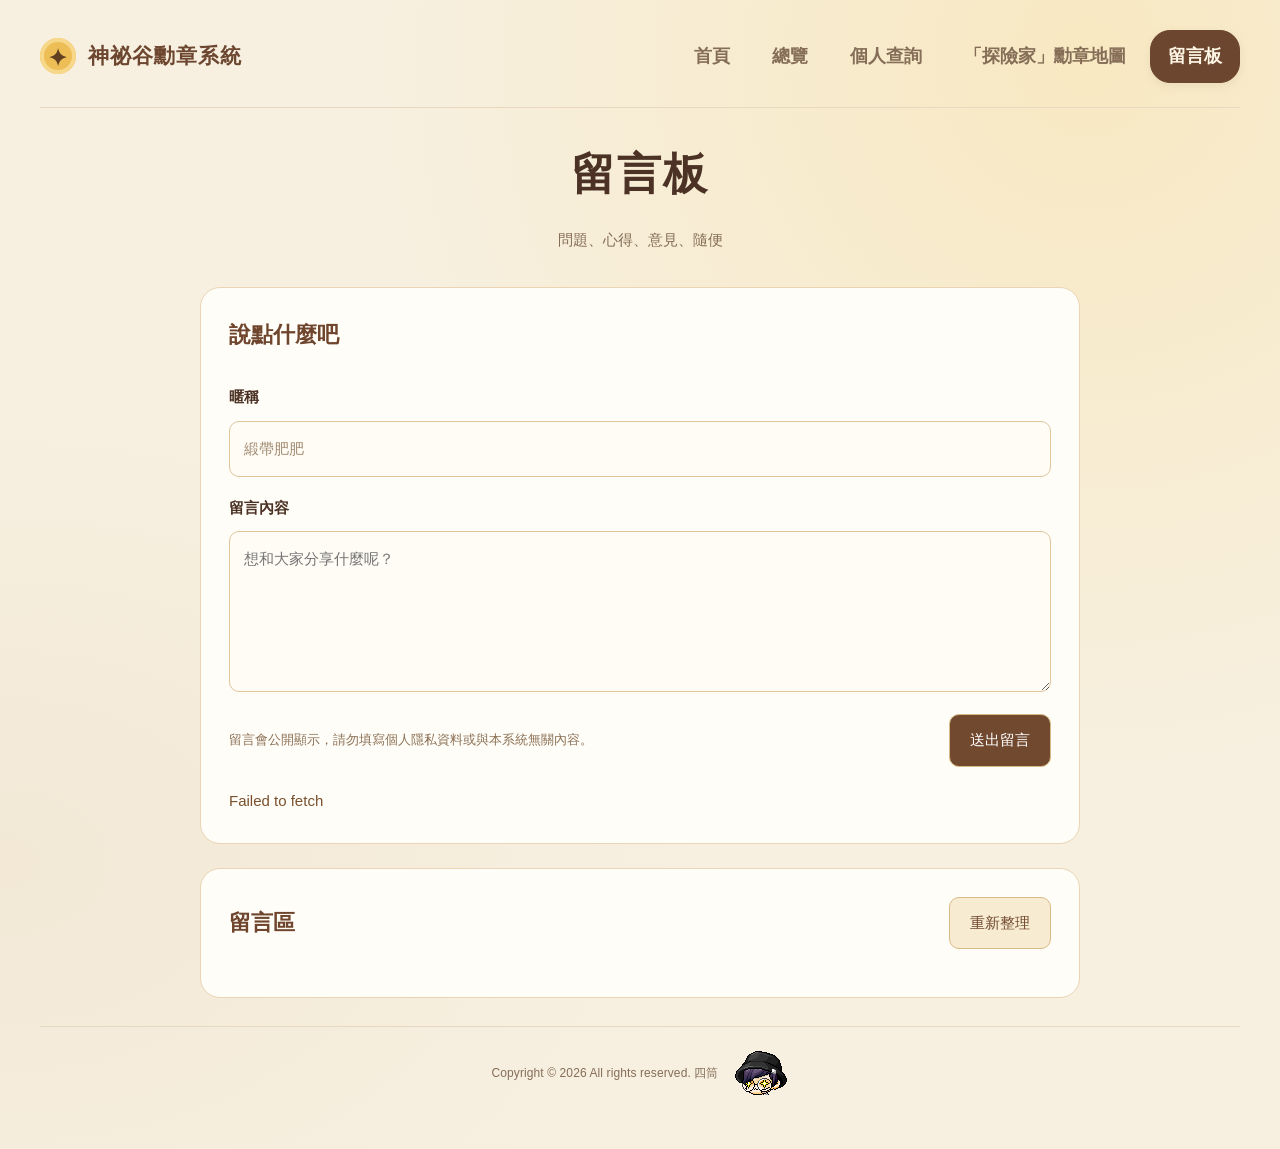
==== site/guestbook.html @ df6f24a9 "Publish frontend only; keep backend private" ====
<!doctype html>
<html lang="zh-Hant"><head><meta charset="utf-8"><meta name="viewport" content="width=device-width,initial-scale=1"><title>留言板 · 神祕谷勳章系統</title><link rel="stylesheet" href="pages.css"><link rel="stylesheet" href="guestbook.css"><script src="api-config.js"></script><link rel="stylesheet" href="theme.css"></head>
<body class="guestbook-page"><main><div class="top"><span class="brand">神祕谷勳章系統</span><nav class="page-nav" aria-label="頁面切換"><a href="index.html">首頁</a><a href="medals.html">總覽</a><a href="sheet-3.html">個人查詢</a><a href="sheet-4.html">「探險家」勳章地圖</a><a href="guestbook.html" aria-current="page">留言板</a></nav></div>
<h1 class="centered-page-title">留言板</h1><p class="guestbook-intro">問題、心得、意見、隨便</p>
<section class="message-compose"><h2>說點什麼吧</h2><form id="message-form">
<label for="nickname">暱稱</label><input id="nickname" name="nickname" maxlength="30" autocomplete="nickname" placeholder="緞帶肥肥">
<div id="reply-context" hidden><span id="reply-target"></span><button type="button" id="cancel-reply">取消回覆</button></div><label for="message-content">留言內容</label><textarea id="message-content" name="content" rows="5" minlength="1" maxlength="1000" required placeholder="想和大家分享什麼呢？"></textarea>
<div class="message-actions"><small>留言會公開顯示，請勿填寫個人隱私資料或與本系統無關內容。</small><button type="submit">送出留言</button></div>
<p id="message-status" role="status" aria-live="polite" hidden></p></form></section>
<section class="message-feed"><div class="message-feed-heading"><h2>留言區</h2><button type="button" id="refresh-messages">重新整理</button></div><div id="messages" aria-live="polite"></div><button type="button" id="more-messages" hidden>載入更多留言</button></section>
<!-- copyright --><footer class="copyright-mark"><span class="copyright-text">Copyright &copy; 2026 All rights reserved. 四筒</span><img src="copyright.png" alt="四筒角色圖片" width="54" height="44" loading="lazy"></footer><!-- /copyright --></main><script src="guestbook.js" defer></script><script src="site-features.js" defer></script></body></html>
---- site/pages.css ----
*{box-sizing:border-box}body{margin:0;background:#f4f6f2;color:#26352f;font-family:system-ui,"Microsoft JhengHei",sans-serif}main{max-width:1600px;margin:auto;padding:32px 24px}h1{margin:22px 0 12px;font-size:30px}p,footer{color:#637268;line-height:1.8}.top{display:flex;justify-content:space-between;align-items:center;gap:20px}.brand{font-size:13px;color:#527260;letter-spacing:2px}nav{display:flex;justify-content:flex-end;position:relative;z-index:10}summary{cursor:pointer;list-style:none;padding:11px 18px;background:white;border:1px solid #cbd7cb;border-radius:8px}.menu{position:absolute;right:0;top:48px;min-width:235px;background:white;padding:8px;box-shadow:0 10px 30px #26352f25;border:1px solid #dfe6dc;border-radius:10px}.menu a{display:block;padding:10px;border-radius:6px;color:#26352f;text-decoration:none}.menu a:hover,.menu a[aria-current]{background:#e9f0e6}.sheet{overflow:auto;background:white;border:1px solid #dfe6dc;border-radius:12px;margin-top:20px;max-height:78vh}table{border-collapse:collapse;font-size:14px}td{border:1px solid #e0e6dd;padding:10px;white-space:pre-wrap;min-width:64px;max-width:750px;vertical-align:top;line-height:1.65}tr:first-child td{background:#e9f0e6;font-weight:600}img{max-width:750px;height:auto;display:block;margin:6px 0}a{color:#326e50}input{font:inherit;padding:11px 14px;border:1px solid #cbd7cb;border-radius:8px;width:min(100%,480px)}footer{font-size:12px;margin-top:16px}@media(max-width:600px){main{padding:20px 12px}.brand{letter-spacing:0}h1{font-size:25px}img{max-width:85vw}}
---- site/guestbook.css ----
.guestbook-intro{text-align:center;margin:-14px 0 32px}.message-compose,.message-feed{max-width:880px;margin:24px auto;padding:28px;background:#fffdf7;border:1px solid #ead4b3;border-radius:20px}.guestbook-page h2{font-size:22px;color:#6f452d;margin:0 0 22px}.message-compose form{display:grid;gap:10px}.message-compose label{font-weight:700;margin-top:8px}.message-compose input,.message-compose textarea{width:100%;max-width:none;font:inherit;padding:14px;border:1px solid #dfc49e;border-radius:10px;background:#fffcf5;color:#4b3225}.message-compose textarea{resize:vertical;min-height:140px}.message-compose small{color:#8c7156;line-height:1.7}.message-actions,.message-feed-heading{display:flex;align-items:center;justify-content:space-between;gap:16px}.message-actions{margin-top:12px}.guestbook-page button{font:inherit;cursor:pointer;border-radius:10px;padding:12px 20px;border:1px solid #d9ba87;background:#f7ebd1;color:#70492f}.message-actions button{background:#70492f;color:#fff;white-space:nowrap}.guestbook-page button:disabled{opacity:.6;cursor:wait}.message-feed-heading h2{margin:0}.message-feed-heading{margin-bottom:20px}.guestbook-entry{padding:22px 0;border-top:1px solid #eadbc4}.guestbook-entry header{display:flex;flex-wrap:wrap;gap:8px 16px;align-items:center;margin:0}.guestbook-entry strong{color:#734c29;font-size:17px}.guestbook-entry time{color:#99816b;font-size:12px}.guestbook-entry p{white-space:pre-wrap;overflow-wrap:anywhere;margin:12px 0 0;line-height:1.9;color:#543c2b}.guestbook-page #message-status{margin:10px 0 0;color:#78502d}.guestbook-page #more-messages{display:block;margin:18px auto 0}.guestbook-page [hidden]{display:none!important}@media(max-width:600px){.message-compose,.message-feed{padding:20px}.message-actions{align-items:flex-start;flex-direction:column}.message-actions button{align-self:flex-end}.message-feed-heading{flex-wrap:wrap}}
#reply-context{display:flex;align-items:center;justify-content:space-between;gap:12px;padding:12px 16px;margin-top:12px;background:#f8ebce;border-radius:10px;overflow-wrap:anywhere}#reply-target{min-width:0}#cancel-reply{flex-shrink:0}.entry-actions{display:flex;gap:8px;margin-top:14px;flex-wrap:wrap}.entry-actions button{padding:7px 12px;font-size:13px}.message-replies{margin-top:18px;padding-left:20px;border-left:3px solid #e4c591}.message-replies .guestbook-entry:first-child{border-top:0}.message-replies .guestbook-entry{padding:16px 0}@media(max-width:600px){#reply-context{align-items:flex-start;flex-direction:column}.message-replies{padding-left:12px}}
.message-replies > .guestbook-entry{padding-left:1em}
---- site/theme.css ----
:root{color-scheme:light;--ink:#4b3225;--muted:#856d57;--line:#e7d8bf;--paper:#fffdf7;--gold:#e8ae36;--coffee:#6d462f}
body .table-wrap table,body.character-page .sheet table{font-size:16px}body .table-wrap th,body .table-wrap td,body.character-page .sheet th,body.character-page .sheet td{text-align:center;vertical-align:middle;line-height:1.85;padding:16px 18px}body .table-wrap th,body.character-page .sheet th{font-size:16px;font-weight:700}body.character-page #results td:last-child{white-space:pre-line;line-height:1.9}@media(max-width:520px){body .table-wrap table,body.character-page .sheet table{font-size:15px}body .table-wrap th,body.character-page .sheet th{font-size:15px}}
body h1.centered-page-title{text-align:center;font-size:44px;letter-spacing:2px;margin:32px 0 36px;line-height:1.4}@media(max-width:520px){body h1.centered-page-title{font-size:34px;margin:26px 0 28px}}
#body tr:first-child td,#results tr:first-child td{background:transparent;color:inherit;font-weight:inherit}#body tr:first-child td:nth-child(2),#results tr:first-child td:nth-child(2){font-weight:650}#body tr:first-child:hover td,#results tr:first-child:hover td{background:#fcf5e4}
html body{font-family:"Microsoft JhengHei","PingFang TC","Noto Sans TC","Segoe UI",sans-serif;font-size:15px;line-height:1.75;-webkit-font-smoothing:antialiased}body table{font-size:14px;letter-spacing:.15px}body th{font-weight:700;letter-spacing:.4px}body p{font-size:15px;line-height:1.9}body h1{font-weight:750;line-height:1.35}body .page-nav a{font-size:14px;font-weight:600}body input,body select,body button{font-family:inherit;font-size:14px}body .intro p{font-size:15px;line-height:1.95}footer.copyright-mark{flex-wrap:nowrap;white-space:nowrap;gap:12px}footer.copyright-mark .copyright-text{font-size:12px;line-height:1.5;letter-spacing:.1px}footer.copyright-mark img{flex:0 0 auto}.character-page main{max-width:1600px}.character-page .sheet{max-height:88vh;min-height:420px}.character-page .sheet table{width:100%;min-width:1150px}.character-page #results td:last-child{white-space:pre-line;min-width:130px;line-height:1.95;font-variant-numeric:tabular-nums}.character-page #results td:nth-child(4){min-width:340px;max-width:520px}@media(max-width:520px){footer.copyright-mark{gap:6px}footer.copyright-mark .copyright-text{font-size:9px;letter-spacing:0}footer.copyright-mark img{width:36px;height:auto}.character-page .sheet{min-height:340px}body .page-nav a{font-size:12px}body h1{line-height:1.4}}
.medal-picture{min-width:125px!important;width:145px;vertical-align:middle;text-align:center}.medal-picture img{display:block;width:auto;height:auto;max-width:180px;max-height:64px;margin:0 auto;image-rendering:pixelated}.table-wrap td:nth-child(2){min-width:180px;max-width:300px;white-space:normal;font-weight:650}.table-wrap td:nth-child(3){min-width:340px;max-width:550px;white-space:pre-wrap}#results td:nth-child(2){min-width:180px;font-weight:650}#results td:nth-child(3){min-width:100px}#results td:nth-child(4){min-width:320px}
.page-nav .nav-mascot{display:block;width:32px;height:32px;object-fit:contain;flex-shrink:0;margin:0 8px 0 0;image-rendering:pixelated}footer.copyright-mark{align-items:center;gap:16px;padding:24px 0 4px;border-top:1px solid var(--line);margin-top:28px;color:var(--muted)}.copyright-mark p{font-size:12px;line-height:1.7;margin:0}.copyright-mark .copyright-note{font-size:11px;color:#947b60;margin-top:3px}@media(max-width:520px){footer.copyright-mark{gap:12px}.copyright-mark p{font-size:10px}.page-nav .nav-mascot{margin-right:4px}}
.top{flex-wrap:wrap}.page-nav{display:flex;flex-wrap:wrap;justify-content:flex-end;align-items:center;gap:6px}.page-nav a{display:block;padding:10px 13px;border:1px solid transparent;border-radius:20px;color:var(--muted);text-decoration:none;font-size:13px;white-space:nowrap;transition:background .15s}.page-nav a:hover{background:#f1dfb9;color:var(--coffee)}.page-nav a[aria-current="page"]{background:#6d462f;color:#fff7e6;border-color:#6d462f;box-shadow:0 3px 8px #6d462f16}.copyright-mark{display:flex;justify-content:center;padding-top:24px;margin-top:14px}.copyright-mark img{width:54px;height:44px;max-width:100%;object-fit:contain;margin:0}main>.page-nav{padding-bottom:20px;border-bottom:1px solid var(--line);margin-bottom:25px}@media(max-width:1100px){.top .page-nav{width:100%;justify-content:flex-start}}@media(max-width:520px){.page-nav{justify-content:flex-start;gap:5px}.page-nav a{font-size:12px;padding:9px 11px}}
body{color:var(--ink);background:#f7f0e1;background-image:radial-gradient(ellipse at 85% 5%,#f9df9a70,transparent 48%),radial-gradient(ellipse at 0 75%,#e8d6bc50,transparent 40%);font-family:"Segoe UI","Microsoft JhengHei",sans-serif}
main{max-width:1440px;padding:30px 40px 50px;margin:auto}
.top{padding-bottom:24px;border-bottom:1px solid var(--line);margin-bottom:35px}
.brand,.eyebrow{font-weight:750;color:var(--coffee);font-size:11px;letter-spacing:2.5px;display:inline-flex;align-items:center;gap:12px}
.brand:before,.eyebrow:before{content:'✦';display:grid;place-items:center;width:36px;height:36px;border-radius:50%;background:#edbd56;color:#604020;font-size:23px;box-shadow:inset 0 0 0 4px #f7d88a}
h1{color:var(--ink);font-size:38px;letter-spacing:-1px;margin:22px 0 14px}p{color:var(--muted);line-height:1.9}a{color:#825a2d}nav{z-index:20}summary{background:#fffaf0;border:1px solid #dfcba9;border-radius:30px;padding:12px 22px;color:var(--coffee);font-weight:650;font-size:14px;box-shadow:0 3px 0 #dfcba940}summary:hover{background:#f9e8be}.menu{top:53px;background:#fffdf7;border-color:var(--line);padding:9px;border-radius:16px;box-shadow:0 16px 40px #69452920}.menu a{color:var(--ink);padding:12px 14px;border-radius:9px;font-size:14px}.menu a:hover,.menu a[aria-current]{background:#f7e7be;color:#6b451c}.menu a[aria-current]:after{content:' ·';color:#b87a1d}
.sheet,.table-wrap{border:1px solid var(--line);border-radius:16px;background:var(--paper);box-shadow:0 8px 30px #79502908;scrollbar-color:#d4bc97 #f8f1e3}
table{color:var(--ink)}th,thead th,tr:first-child td{background:#f1e5cd;color:#62492f;border-color:var(--line)}th,td{padding:15px 17px;border-color:#eee3cf;line-height:1.7}tbody tr:hover,tbody tr:hover td{background:#fcf5e4}tbody tr:nth-child(even){background:#fcf9f1}td:first-child{font-weight:650}
.toolbar,.filters,form#query{background:var(--paper);padding:22px;border:1px solid var(--line);border-radius:16px;box-shadow:0 6px 18px #79502906;gap:12px}
input,select{background:#fffcf5;border:1px solid #ddccae;border-radius:9px;padding:12px 15px;color:var(--ink);font:inherit;font-size:14px}input::placeholder{color:#a18a70}input:focus-visible,select:focus-visible,button:focus-visible,summary:focus-visible,a:focus-visible{outline:3px solid #d9a348;outline-offset:3px}button{background:var(--coffee);color:#fff7e6;border:1px solid var(--coffee);border-radius:9px;padding:12px 20px;font-weight:650;cursor:pointer;transition:background .15s,transform .15s}button:hover{background:#855838;transform:translateY(-1px)}button:disabled{transform:none}#reset{background:#f7ecd5;color:var(--coffee);border-color:#e2cfae}#reset:hover{background:#f1dfb9}.summary,#count,footer{color:var(--muted)}footer{border-top:1px solid var(--line);padding-top:18px;margin-top:26px}#message{color:#805d32;font-size:14px;padding:4px 0}#stats:not(:empty){background:#f2dfab;border-left:4px solid #b67b27;padding:18px 22px;border-radius:0 12px 12px 0;color:#634321;font-size:19px}#query label{font-size:14px;font-weight:700}#character{flex:1}#query button{min-width:130px}
.home-hero{display:grid;grid-template-columns:1.4fr 1fr;gap:30px;align-items:center;padding:45px 46px;background:#f3dfaa;border:1px solid #e5cb8f;border-radius:24px;position:relative;overflow:hidden;margin:0 0 35px}.home-hero:after{content:'';position:absolute;inset:-160px -90px auto auto;width:400px;height:400px;border:1px solid #c79c4f35;border-radius:50%;pointer-events:none}.kicker{font-size:11px;letter-spacing:3px;color:#8b672f;font-weight:750}.home-hero h1{font-size:49px;line-height:1.25;margin:16px 0}.home-hero p{font-size:15px;max-width:460px;margin-bottom:26px;color:#80613b}.cta{display:inline-flex;background:var(--coffee);color:#fff7e7;text-decoration:none;padding:13px 22px;border-radius:9px;font-size:14px;font-weight:700;gap:28px}.cta:hover{background:#855838}.hero-note{display:block;margin-top:16px;font-size:11px;letter-spacing:1px;color:#947348}.home-seal{justify-self:center;display:flex;flex-direction:column;align-items:center;position:relative;transform:rotate(-8deg)}.seal-face{width:152px;height:152px;border-radius:50%;background:#e7b34a;box-shadow:0 0 0 9px #f3d284,0 0 0 10px #c99a43,0 16px 22px #9b70252a,inset 0 0 0 12px #edbf5d;display:grid;place-items:center;border:2px solid #c28c34;color:#765024;font-family:Georgia,serif;font-size:74px}.seal-ribbon{width:82px;height:64px;background:#a67443;clip-path:polygon(0 0,100% 0,100% 100%,50% 76%,0 100%);margin-top:7px}.seal-caption{font-size:10px;letter-spacing:3px;color:#8d6931;margin-top:18px;transform:rotate(8deg)}
.section-heading{display:flex;align-items:center;gap:12px;font-size:19px;margin:30px 0 17px;color:var(--ink)}.section-heading span{font-size:10px;letter-spacing:2px;color:#a68b66;font-weight:500}.home-layout{display:grid;grid-template-columns:minmax(0,1.65fr) minmax(260px,1fr);gap:25px;align-items:start}.intro{max-width:none;background:var(--paper);border:1px solid var(--line);border-radius:17px;padding:12px 28px;margin:0;box-shadow:0 8px 26px #6a492907}.intro p{font-size:14px;margin:0;padding:18px 0;border-bottom:1px dashed #e7d9bd;color:#75604a;white-space:pre-wrap}.intro p:last-child{border:0}.quick-links{display:grid;gap:12px}.quick-card{display:block;background:var(--paper);border:1px solid var(--line);border-radius:14px;padding:20px 23px;text-decoration:none;position:relative;transition:transform .15s,box-shadow .15s}.quick-card:hover{transform:translateY(-3px);box-shadow:0 9px 22px #6d462f12}.quick-card small{display:block;color:#aa8245;font-size:10px;letter-spacing:2px;margin-bottom:8px}.quick-card strong{font-size:17px;color:var(--ink)}.quick-card p{font-size:12px;margin:8px 25px 0 0;line-height:1.7}.quick-card:after{content:'↗';position:absolute;right:23px;top:22px;color:#ac8246;font-size:22px}
@media(prefers-reduced-motion:reduce){*{transition:none!important}}@media(max-width:800px){main{padding:22px}.home-hero{padding:32px;grid-template-columns:1fr auto}.home-hero h1{font-size:38px}.seal-face{width:100px;height:100px;font-size:50px}.seal-ribbon{height:45px;width:60px}.home-layout{grid-template-columns:1fr}.home-seal{margin-right:10px}.seal-caption{display:none}}
@media(max-width:520px){main{padding:18px 14px 30px}.brand,.eyebrow{font-size:9px;letter-spacing:1px;gap:7px}.brand:before,.eyebrow:before{width:28px;height:28px;font-size:18px}.top{gap:8px;margin-bottom:24px;padding-bottom:18px}summary{padding:10px 14px;font-size:12px}.home-hero{padding:27px 23px;grid-template-columns:1fr}.home-hero h1{font-size:38px}.home-seal{display:none}h1{font-size:29px}.intro{padding:4px 21px}.home-layout{gap:16px}.section-heading span{font-size:9px}.toolbar,.filters,form#query{padding:16px}.filters>*{width:100%}#query label{width:100%}#query input{min-width:0;width:100%}#query button{width:100%}.menu{min-width:220px}}
body .brand,body .eyebrow{font-size:21px;letter-spacing:1px;font-weight:750}.character-page #message:empty{display:none}@media(max-width:520px){body .brand,body .eyebrow{font-size:18px;letter-spacing:.5px}}
body .page-nav a{font-size:18px;font-weight:650;padding:11px 17px;line-height:1.6}@media(max-width:520px){body .page-nav a{font-size:16px;padding:10px 13px}}
body main>footer:not(.copyright-mark){display:flex;align-items:center;justify-content:center;text-align:center;min-height:64px;padding:20px 0}body.character-page #stats:not(:empty){background:transparent;border:0;border-radius:0;padding:8px 0;margin:20px 0;font-size:15px;font-weight:600}.collection-summary{display:flex;justify-content:space-between;align-items:center;gap:12px;margin-bottom:10px;color:#65472f}.collection-bar{display:flex;width:100%;height:48px;border-radius:10px;overflow:hidden;background:#f2e7d5}.collection-segment{display:flex;align-items:center;justify-content:center;flex-shrink:0;min-width:0;color:white;font-size:15px;font-weight:650;white-space:nowrap}.collection-segment.owned{background:#2867a8}.collection-segment.missing{background:#b83f43}.collection-legend{display:flex;justify-content:space-between;flex-wrap:wrap;gap:8px;margin-top:9px;font-size:13px}.collection-legend[hidden],.collection-segment span[hidden]{display:none}.collection-legend .owned{color:#2867a8}.collection-legend .missing{color:#b83f43}@media(max-width:520px){.collection-segment{font-size:11px}.collection-bar{height:44px}.collection-legend{font-size:12px}}
.visitor-counter{display:flex;align-items:center;justify-content:center;gap:10px;color:#856d57;font-size:13px;padding:20px 0 0;margin-top:16px}.visitor-counter span{font-weight:700;color:#6d462f;font-variant-numeric:tabular-nums}.site-cursor{position:fixed;top:0;left:0;z-index:2147483647;pointer-events:none;max-width:none!important;width:auto!important;height:auto!important;margin:0!important;will-change:transform}.site-cursor[hidden]{display:none}@media(hover:hover) and (pointer:fine){html.custom-cursor-enabled,html.custom-cursor-enabled *{cursor:none!important}}
.character-page .stat-line{display:block}.character-page .ability-bonus{font-weight:800;color:#996b0c}
.character-page .filter-select{position:relative;min-width:130px}.character-page .filter-select select{display:block;width:100%;appearance:none;padding-right:36px}.character-page .filter-select:after{content:"";position:absolute;right:15px;top:50%;width:7px;height:7px;border-right:2px solid #6d462f;border-bottom:2px solid #6d462f;transform:translateY(-65%) rotate(45deg);pointer-events:none}.character-page .filter-select.is-all select{color:transparent}.character-page .filter-select select option{color:#4b3225}.character-page .filter-select-label{display:none;position:absolute;left:15px;top:50%;transform:translateY(-50%);font-size:14px;color:#4b3225;pointer-events:none;white-space:nowrap}.character-page .filter-select.is-all .filter-select-label{display:block}@media(max-width:520px){.character-page .filter-select{width:100%}}
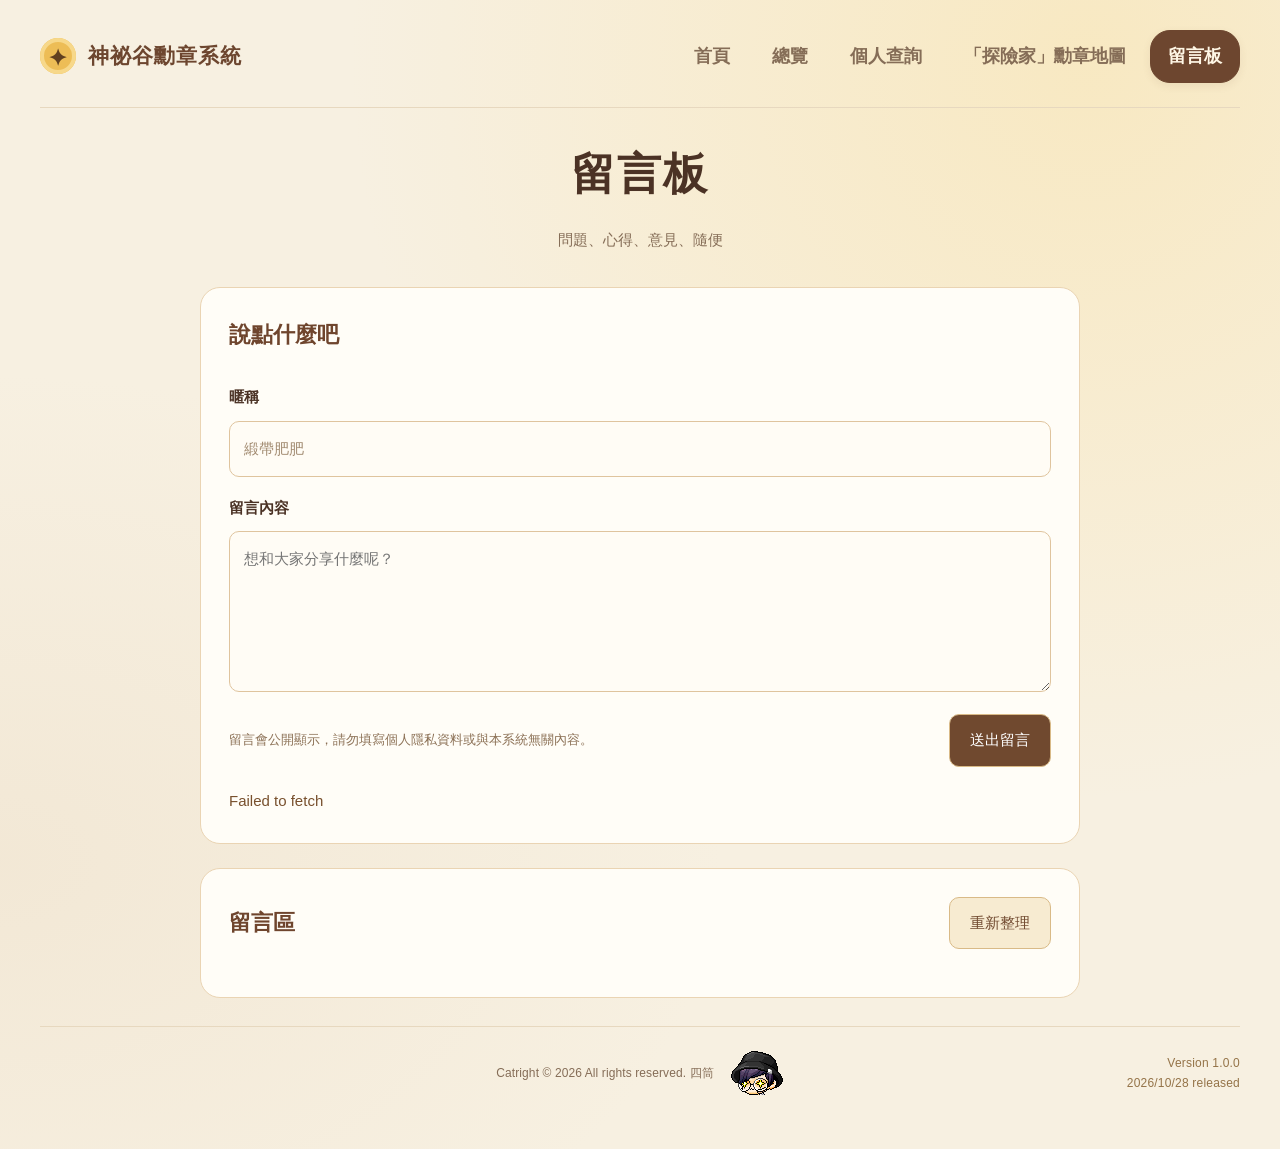
==== commit c817084a: "Update hero text layout and release footer" ====
--- a/site/guestbook.html
+++ b/site/guestbook.html
@@ -1,5 +1,5 @@
 <!doctype html>
-<html lang="zh-Hant"><head><meta charset="utf-8"><meta name="viewport" content="width=device-width,initial-scale=1"><title>留言板 · 神祕谷勳章系統</title><link rel="stylesheet" href="pages.css"><link rel="stylesheet" href="guestbook.css"><script src="api-config.js"></script><link rel="stylesheet" href="theme.css"></head>
+<html lang="zh-Hant"><head><meta charset="utf-8"><meta name="viewport" content="width=device-width,initial-scale=1"><title>留言板 · 神祕谷勳章系統</title><link rel="stylesheet" href="pages.css"><link rel="stylesheet" href="guestbook.css"><link rel="icon" type="image/png" href="copyright.png"><script src="api-config.js"></script><link rel="stylesheet" href="theme.css?v=08a645b34d63"></head>
 <body class="guestbook-page"><main><div class="top"><span class="brand">神祕谷勳章系統</span><nav class="page-nav" aria-label="頁面切換"><a href="index.html">首頁</a><a href="medals.html">總覽</a><a href="sheet-3.html">個人查詢</a><a href="sheet-4.html">「探險家」勳章地圖</a><a href="guestbook.html" aria-current="page">留言板</a></nav></div>
 <h1 class="centered-page-title">留言板</h1><p class="guestbook-intro">問題、心得、意見、隨便</p>
 <section class="message-compose"><h2>說點什麼吧</h2><form id="message-form">
@@ -8,4 +8,4 @@
 <div class="message-actions"><small>留言會公開顯示，請勿填寫個人隱私資料或與本系統無關內容。</small><button type="submit">送出留言</button></div>
 <p id="message-status" role="status" aria-live="polite" hidden></p></form></section>
 <section class="message-feed"><div class="message-feed-heading"><h2>留言區</h2><button type="button" id="refresh-messages">重新整理</button></div><div id="messages" aria-live="polite"></div><button type="button" id="more-messages" hidden>載入更多留言</button></section>
-<!-- copyright --><footer class="copyright-mark"><span class="copyright-text">Copyright &copy; 2026 All rights reserved. 四筒</span><img src="copyright.png" alt="四筒角色圖片" width="54" height="44" loading="lazy"></footer><!-- /copyright --></main><script src="guestbook.js" defer></script><script src="site-features.js" defer></script></body></html>
+<!-- copyright --><footer class="copyright-mark"><span class="copyright-text">Catright &copy; 2026 All rights reserved. 四筒</span><img src="copyright.png" alt="四筒角色圖片" width="54" height="44" loading="lazy"><div class="version-mark">Version 1.0.0<br>2026/10/28 released</div></footer><!-- /copyright --></main><script src="guestbook.js" defer></script><script src="site-features.js?v=1f03819410ff" defer></script></body></html>
--- a/site/theme.css
+++ b/site/theme.css
@@ -26,3 +26,15 @@
 .visitor-counter{display:flex;align-items:center;justify-content:center;gap:10px;color:#856d57;font-size:13px;padding:20px 0 0;margin-top:16px}.visitor-counter span{font-weight:700;color:#6d462f;font-variant-numeric:tabular-nums}.site-cursor{position:fixed;top:0;left:0;z-index:2147483647;pointer-events:none;max-width:none!important;width:auto!important;height:auto!important;margin:0!important;will-change:transform}.site-cursor[hidden]{display:none}@media(hover:hover) and (pointer:fine){html.custom-cursor-enabled,html.custom-cursor-enabled *{cursor:none!important}}
 .character-page .stat-line{display:block}.character-page .ability-bonus{font-weight:800;color:#996b0c}
 .character-page .filter-select{position:relative;min-width:130px}.character-page .filter-select select{display:block;width:100%;appearance:none;padding-right:36px}.character-page .filter-select:after{content:"";position:absolute;right:15px;top:50%;width:7px;height:7px;border-right:2px solid #6d462f;border-bottom:2px solid #6d462f;transform:translateY(-65%) rotate(45deg);pointer-events:none}.character-page .filter-select.is-all select{color:transparent}.character-page .filter-select select option{color:#4b3225}.character-page .filter-select-label{display:none;position:absolute;left:15px;top:50%;transform:translateY(-50%);font-size:14px;color:#4b3225;pointer-events:none;white-space:nowrap}.character-page .filter-select.is-all .filter-select-label{display:block}@media(max-width:520px){.character-page .filter-select{width:100%}}
+.visitor-counter #visitor-count{display:inline-flex;align-items:center;gap:2px;position:relative;min-height:21px}
+.visitor-counter img.visitor-digit{display:block;width:18px;height:21px;max-width:none;margin:0;image-rendering:pixelated}
+.visitor-counter .visitor-count-text{position:absolute;width:1px;height:1px;padding:0;margin:-1px;overflow:hidden;clip:rect(0,0,0,0);white-space:nowrap;border:0}
+
+/* Give the hero description the full available card width. */
+.home-hero p{width:max-content;max-width:calc(100vw - 176px)}
+@media(max-width:520px){.home-hero p{width:auto;max-width:100%}}
+
+.version-mark{text-align:right;color:#947348;font-size:12px;line-height:1.6;margin-top:14px;letter-spacing:.2px}
+
+footer.copyright-mark{position:relative}.copyright-mark .version-mark{position:absolute;right:0;top:calc(50% + 10px);transform:translateY(-50%);margin:0}
+@media(max-width:600px){footer.copyright-mark{justify-content:flex-start;gap:6px}.copyright-mark .version-mark{font-size:9px}footer.copyright-mark .copyright-text{font-size:9px}footer.copyright-mark img{width:30px;height:30px}}
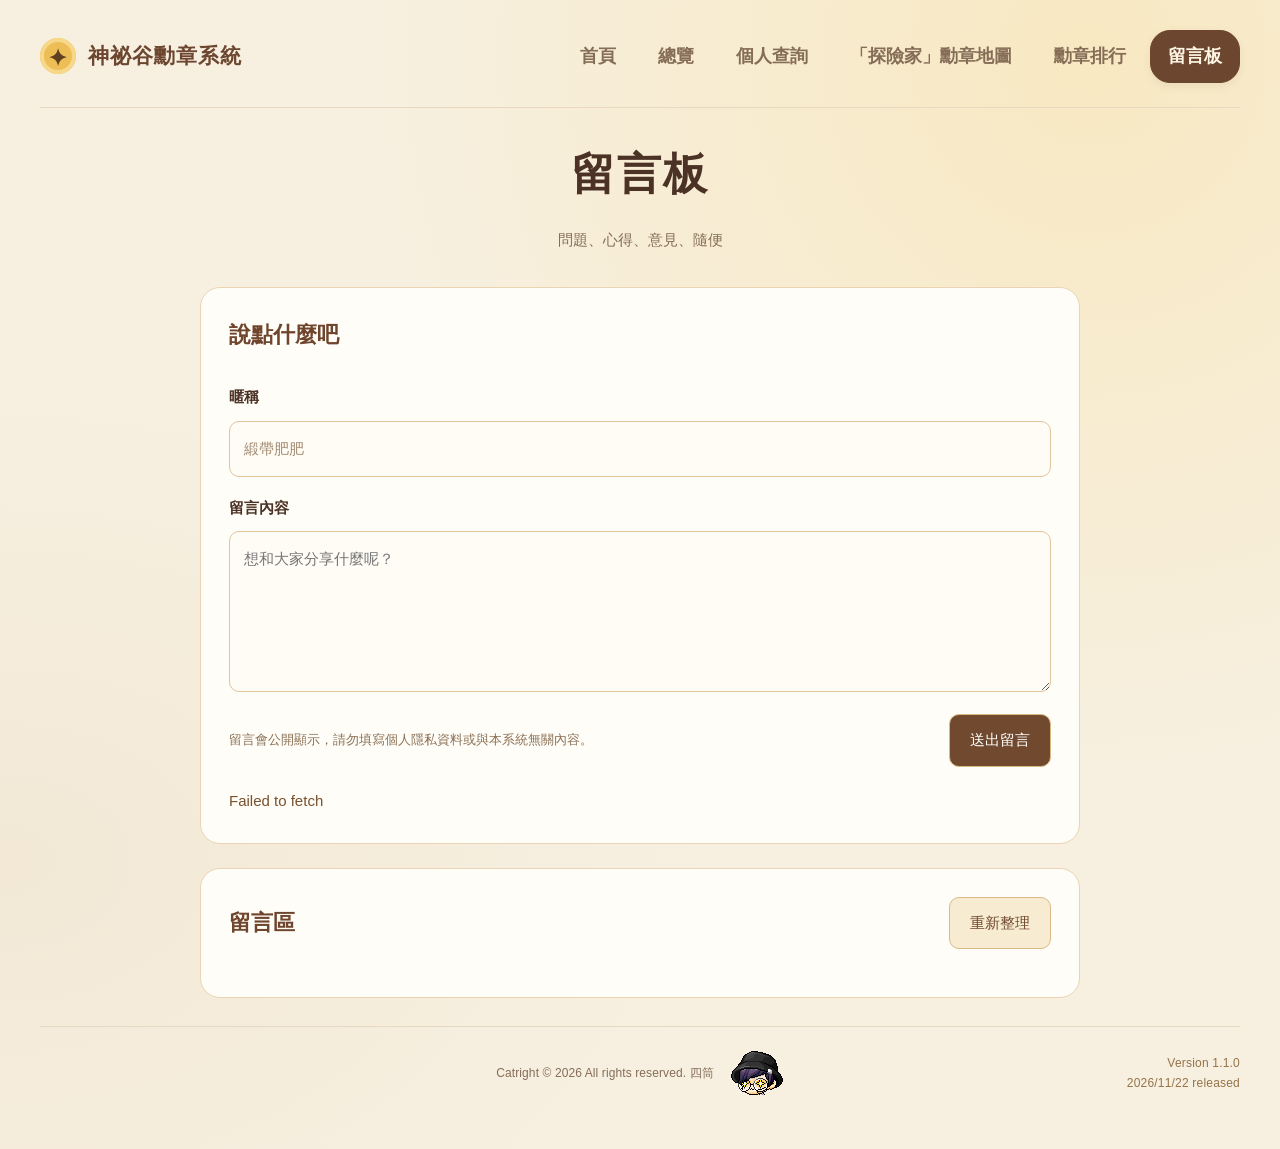
==== commit 4f9de454: "Release v1.1.0 with medal rankings and podium portraits" ====
--- a/site/guestbook.html
+++ b/site/guestbook.html
@@ -1,6 +1,6 @@
 <!doctype html>
-<html lang="zh-Hant"><head><meta charset="utf-8"><meta name="viewport" content="width=device-width,initial-scale=1"><title>留言板 · 神祕谷勳章系統</title><link rel="stylesheet" href="pages.css"><link rel="stylesheet" href="guestbook.css"><link rel="icon" type="image/png" href="copyright.png"><script src="api-config.js"></script><link rel="stylesheet" href="theme.css?v=08a645b34d63"></head>
-<body class="guestbook-page"><main><div class="top"><span class="brand">神祕谷勳章系統</span><nav class="page-nav" aria-label="頁面切換"><a href="index.html">首頁</a><a href="medals.html">總覽</a><a href="sheet-3.html">個人查詢</a><a href="sheet-4.html">「探險家」勳章地圖</a><a href="guestbook.html" aria-current="page">留言板</a></nav></div>
+<html lang="zh-Hant"><head><meta charset="utf-8"><meta name="viewport" content="width=device-width,initial-scale=1"><title>神祕谷勳章查詢系統</title><link rel="stylesheet" href="pages.css"><link rel="stylesheet" href="guestbook.css"><link rel="icon" type="image/png" href="copyright.png"><script src="api-config.js"></script><link rel="stylesheet" href="theme.css?v=3b5bdf1fcc5e"></head>
+<body class="guestbook-page"><main><div class="top"><span class="brand">神祕谷勳章系統</span><nav class="page-nav" aria-label="頁面切換"><a href="index.html">首頁</a><a href="medals.html">總覽</a><a href="sheet-3.html">個人查詢</a><a href="sheet-4.html">「探險家」勳章地圖</a><a href="rankings.html">勳章排行</a><a href="guestbook.html" aria-current="page">留言板</a></nav></div>
 <h1 class="centered-page-title">留言板</h1><p class="guestbook-intro">問題、心得、意見、隨便</p>
 <section class="message-compose"><h2>說點什麼吧</h2><form id="message-form">
 <label for="nickname">暱稱</label><input id="nickname" name="nickname" maxlength="30" autocomplete="nickname" placeholder="緞帶肥肥">
@@ -8,4 +8,4 @@
 <div class="message-actions"><small>留言會公開顯示，請勿填寫個人隱私資料或與本系統無關內容。</small><button type="submit">送出留言</button></div>
 <p id="message-status" role="status" aria-live="polite" hidden></p></form></section>
 <section class="message-feed"><div class="message-feed-heading"><h2>留言區</h2><button type="button" id="refresh-messages">重新整理</button></div><div id="messages" aria-live="polite"></div><button type="button" id="more-messages" hidden>載入更多留言</button></section>
-<!-- copyright --><footer class="copyright-mark"><span class="copyright-text">Catright &copy; 2026 All rights reserved. 四筒</span><img src="copyright.png" alt="四筒角色圖片" width="54" height="44" loading="lazy"><div class="version-mark">Version 1.0.0<br>2026/10/28 released</div></footer><!-- /copyright --></main><script src="guestbook.js" defer></script><script src="site-features.js?v=1f03819410ff" defer></script></body></html>
+<!-- copyright --><footer class="copyright-mark"><span class="copyright-text">Catright &copy; 2026 All rights reserved. 四筒</span><img src="copyright.png" alt="四筒角色圖片" width="54" height="44" loading="lazy"><div class="version-mark">Version 1.1.0<br>2026/11/22 released</div></footer><!-- /copyright --></main><script src="guestbook.js" defer></script><script src="site-features.js?v=1f03819410ff" defer></script></body></html>
--- a/site/theme.css
+++ b/site/theme.css
@@ -38,3 +38,11 @@
 
 footer.copyright-mark{position:relative}.copyright-mark .version-mark{position:absolute;right:0;top:calc(50% + 10px);transform:translateY(-50%);margin:0}
 @media(max-width:600px){footer.copyright-mark{justify-content:flex-start;gap:6px}.copyright-mark .version-mark{font-size:9px}footer.copyright-mark .copyright-text{font-size:9px}footer.copyright-mark img{width:30px;height:30px}}
+
+@media(min-width:761px) and (max-width:1100px){.overview-top{flex-wrap:nowrap;gap:12px}.overview-top .brand{font-size:18px;letter-spacing:0;white-space:nowrap}.overview-top .page-nav{width:auto;flex-wrap:nowrap;margin-left:auto;gap:2px}.overview-top .page-nav a{font-size:13px;padding:9px 8px}}
+
+.overview-page .table-wrap table{table-layout:fixed;width:100%;min-width:0}
+.overview-page .table-wrap th,.overview-page .table-wrap td{min-width:0;max-width:none;white-space:normal;overflow-wrap:anywhere;padding:12px 6px;text-align:center;vertical-align:middle}
+.overview-page .table-wrap th:nth-child(1){width:6%}.overview-page .table-wrap th:nth-child(2){width:15%}.overview-page .table-wrap th:nth-child(3){width:29%}.overview-page .table-wrap th:nth-child(4),.overview-page .table-wrap th:nth-child(5){width:7%}.overview-page .table-wrap th:nth-child(6),.overview-page .table-wrap th:nth-child(7){width:8%}.overview-page .table-wrap th:nth-child(8){width:20%}
+.overview-abilities span{display:block}.overview-abilities .ability-bonus{font-weight:800;color:#996b0c}
+@media(max-width:850px){.overview-page .table-wrap table{font-size:12px}.overview-page .table-wrap th,.overview-page .table-wrap td{padding:10px 3px;letter-spacing:0}.overview-page .medal-picture img{max-width:100%;height:auto}}
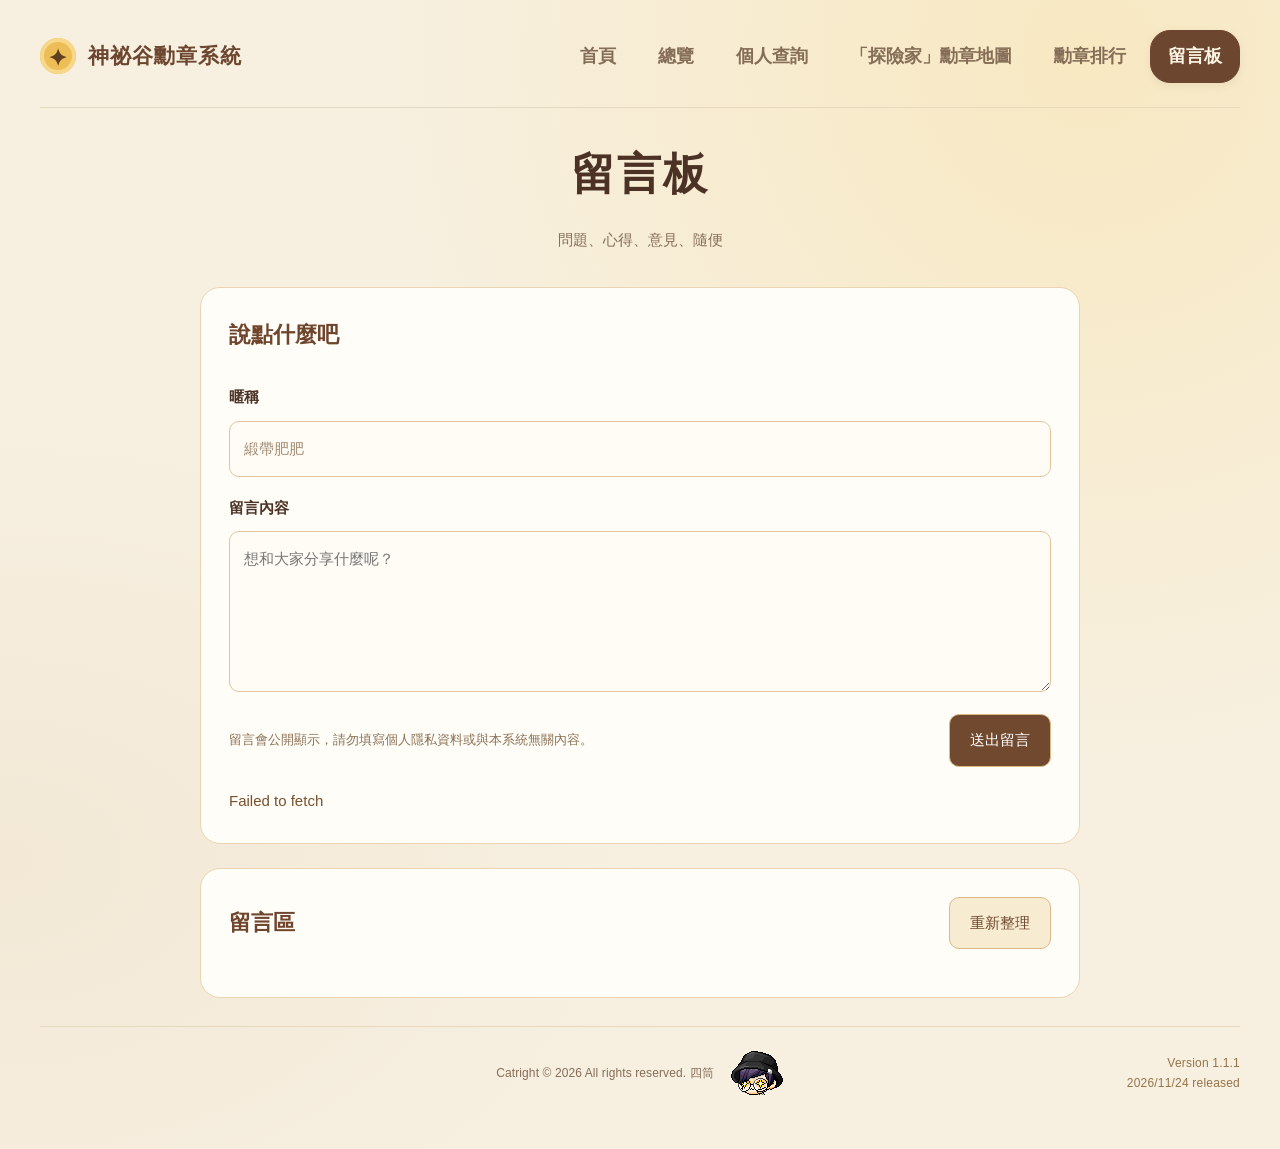
==== commit 1f2f7e12: "Release v1.1.1 with character portraits category chart and medal correction" ====
--- a/site/guestbook.html
+++ b/site/guestbook.html
@@ -1,5 +1,5 @@
 <!doctype html>
-<html lang="zh-Hant"><head><meta charset="utf-8"><meta name="viewport" content="width=device-width,initial-scale=1"><title>神祕谷勳章查詢系統</title><link rel="stylesheet" href="pages.css"><link rel="stylesheet" href="guestbook.css"><link rel="icon" type="image/png" href="copyright.png"><script src="api-config.js"></script><link rel="stylesheet" href="theme.css?v=3b5bdf1fcc5e"></head>
+<html lang="zh-Hant"><head><meta charset="utf-8"><meta name="viewport" content="width=device-width,initial-scale=1"><title>神祕谷勳章查詢系統</title><link rel="stylesheet" href="pages.css"><link rel="stylesheet" href="guestbook.css"><link rel="icon" type="image/png" href="copyright.png"><script src="api-config.js"></script><link rel="stylesheet" href="theme.css?v=d408a74f79b0"></head>
 <body class="guestbook-page"><main><div class="top"><span class="brand">神祕谷勳章系統</span><nav class="page-nav" aria-label="頁面切換"><a href="index.html">首頁</a><a href="medals.html">總覽</a><a href="sheet-3.html">個人查詢</a><a href="sheet-4.html">「探險家」勳章地圖</a><a href="rankings.html">勳章排行</a><a href="guestbook.html" aria-current="page">留言板</a></nav></div>
 <h1 class="centered-page-title">留言板</h1><p class="guestbook-intro">問題、心得、意見、隨便</p>
 <section class="message-compose"><h2>說點什麼吧</h2><form id="message-form">
@@ -8,4 +8,4 @@
 <div class="message-actions"><small>留言會公開顯示，請勿填寫個人隱私資料或與本系統無關內容。</small><button type="submit">送出留言</button></div>
 <p id="message-status" role="status" aria-live="polite" hidden></p></form></section>
 <section class="message-feed"><div class="message-feed-heading"><h2>留言區</h2><button type="button" id="refresh-messages">重新整理</button></div><div id="messages" aria-live="polite"></div><button type="button" id="more-messages" hidden>載入更多留言</button></section>
-<!-- copyright --><footer class="copyright-mark"><span class="copyright-text">Catright &copy; 2026 All rights reserved. 四筒</span><img src="copyright.png" alt="四筒角色圖片" width="54" height="44" loading="lazy"><div class="version-mark">Version 1.1.0<br>2026/11/22 released</div></footer><!-- /copyright --></main><script src="guestbook.js" defer></script><script src="site-features.js?v=1f03819410ff" defer></script></body></html>
+<!-- copyright --><footer class="copyright-mark"><span class="copyright-text">Catright &copy; 2026 All rights reserved. 四筒</span><img src="copyright.png" alt="四筒角色圖片" width="54" height="44" loading="lazy"><div class="version-mark">Version 1.1.1<br>2026/11/24 released</div></footer><!-- /copyright --></main><script src="guestbook.js" defer></script><script src="site-features.js?v=1f03819410ff" defer></script></body></html>
--- a/site/theme.css
+++ b/site/theme.css
@@ -46,3 +46,24 @@
 .overview-page .table-wrap th:nth-child(1){width:6%}.overview-page .table-wrap th:nth-child(2){width:15%}.overview-page .table-wrap th:nth-child(3){width:29%}.overview-page .table-wrap th:nth-child(4),.overview-page .table-wrap th:nth-child(5){width:7%}.overview-page .table-wrap th:nth-child(6),.overview-page .table-wrap th:nth-child(7){width:8%}.overview-page .table-wrap th:nth-child(8){width:20%}
 .overview-abilities span{display:block}.overview-abilities .ability-bonus{font-weight:800;color:#996b0c}
 @media(max-width:850px){.overview-page .table-wrap table{font-size:12px}.overview-page .table-wrap th,.overview-page .table-wrap td{padding:10px 3px;letter-spacing:0}.overview-page .medal-picture img{max-width:100%;height:auto}}
+
+.character-overview.has-character{display:grid;grid-template-columns:minmax(0,1fr) 180px;gap:24px;align-items:center}.character-controls{min-width:0}.character-portrait{display:flex;flex-direction:column;align-items:center;justify-content:center;gap:16px;text-align:center;padding:20px 8px}.character-portrait[hidden]{display:none}.character-portrait strong{font-size:21px;color:var(--coffee);overflow-wrap:anywhere}.character-portrait img{display:block;width:auto;height:auto;max-width:100%;margin:0;zoom:1.25;image-rendering:pixelated}.character-page .collection-summary{justify-content:flex-end}
+@media(max-width:700px){.character-overview.has-character{grid-template-columns:minmax(0,1fr) 110px;gap:12px}.character-portrait{padding:12px 0}.character-portrait img{zoom:1}.character-portrait strong{font-size:17px}}
+@media(max-width:480px){.character-overview.has-character{grid-template-columns:minmax(0,1fr)}.character-portrait{grid-row:1;padding:14px 0 0}.character-portrait strong{font-size:19px}}
+
+.character-page form#query label,.character-page form#query input,.character-page form#query button{font-size:18px}.character-page form#query label{font-weight:600}
+.character-page .character-portrait{border:1px solid #e5cda7;border-radius:18px;background:#fffdf7;padding:22px 12px}
+@media(max-width:520px){.character-page form#query label,.character-page form#query input,.character-page form#query button{font-size:17px}.character-page .character-portrait{padding:18px 12px}}
+
+.ranking-character-link,.podium-name{color:inherit;text-decoration:none}.ranking-character-link:hover,.podium-name:hover{text-decoration:underline;text-underline-offset:4px;color:var(--coffee)}.ranking-character-link:focus-visible,.podium-name:focus-visible{outline:2px solid #c49135;outline-offset:4px;border-radius:3px}
+
+.character-page #stats{position:relative}.category-chart{display:none;position:absolute;top:100%;left:0;width:100%;z-index:40;max-height:none;overflow:visible;background:#fffdf7;border:1px solid #e5cda7;border-radius:16px;padding:20px 22px;box-shadow:0 12px 32px #5e41252b;color:#65472f;font-weight:400}
+#stats:hover .category-chart,#stats:focus-within .category-chart{display:block}
+.category-chart h2{font-size:18px;margin:0 0 10px;font-weight:700}.category-chart-key{display:flex;justify-content:flex-end;gap:18px;margin-bottom:16px;font-size:13px}.category-chart-key span:before{content:'';display:inline-block;width:10px;height:10px;border-radius:3px;background:currentColor;margin-right:6px}.category-chart .owned{color:#2867a8}.category-chart .missing{color:#b83f43}
+.category-chart-row{display:grid;grid-template-columns:58px minmax(0,1fr) 86px;align-items:center;gap:12px;margin:12px 0;font-size:14px}.category-chart-track{display:flex;min-width:0;height:20px;border-radius:5px;overflow:hidden}.category-chart-segment{display:block;flex-shrink:0;height:100%}.category-chart-segment.owned{background:#2867a8}.category-chart-segment.missing{background:#b83f43}.category-chart-counts{text-align:right;white-space:nowrap;font-variant-numeric:tabular-nums;font-size:13px}.category-chart-label{overflow-wrap:anywhere}
+@media(max-width:520px){.category-chart{padding:16px 12px;max-height:none}.category-chart-row{grid-template-columns:42px minmax(0,1fr) 72px;gap:7px;font-size:12px}.category-chart-counts{font-size:12px}.category-chart h2{font-size:16px}}
+
+.category-chart .category-complete .owned,.category-chart .category-complete .category-chart-label{color:#35835a}.category-chart .category-complete .category-chart-segment.owned{background:#35835a}
+
+.category-chart-row{font-size:17px;grid-template-columns:66px minmax(0,1fr) 100px}.category-chart-counts{font-size:16px}
+@media(max-width:520px){.category-chart-row{font-size:15px;grid-template-columns:48px minmax(0,1fr) 82px}.category-chart-counts{font-size:14px}}
